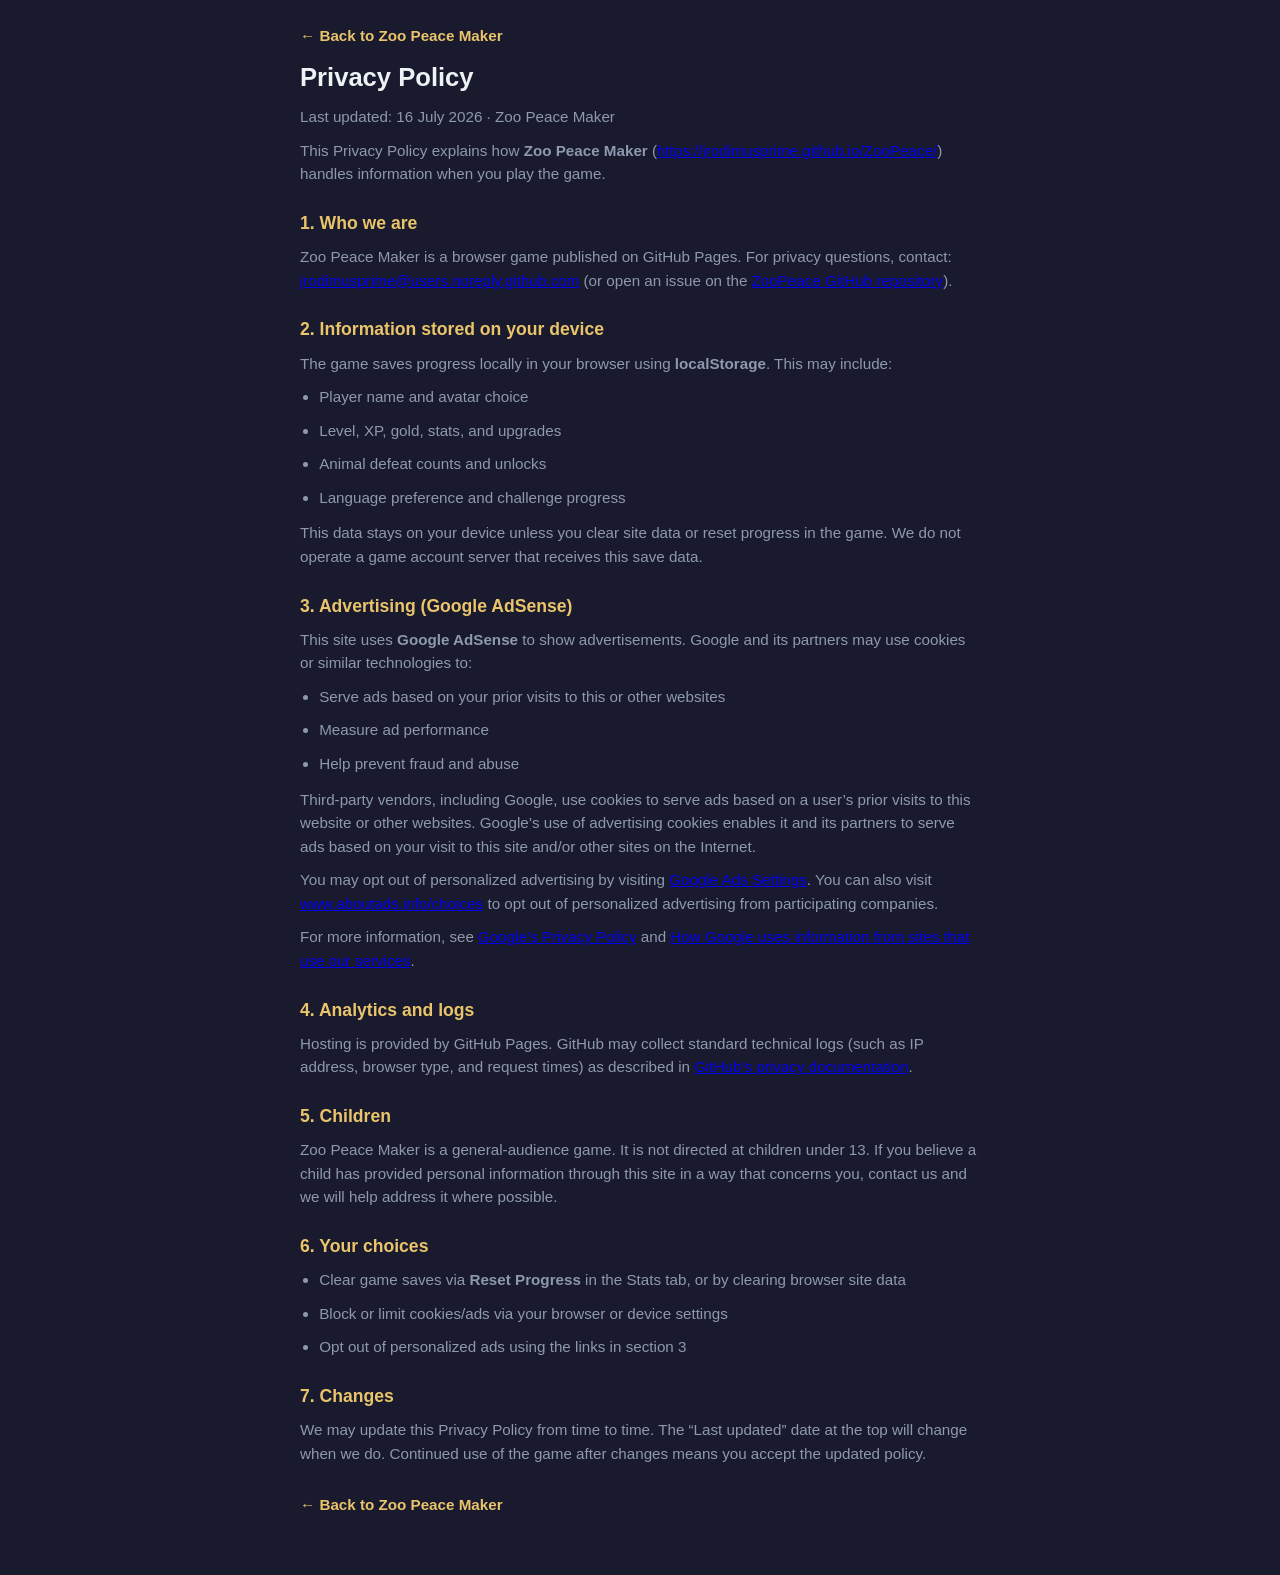
==== privacy.html @ be6072fe "Add AdSense client script and Privacy Policy page. Loads ca-pub-8968684526399437 site-wide and links" ====
<!DOCTYPE html>
<html lang="en">
<head>
  <meta charset="UTF-8">
  <meta name="viewport" content="width=device-width, initial-scale=1.0">
  <meta name="theme-color" content="#2d6a4f">
  <title>Privacy Policy — Zoo Peace Maker</title>
  <script async src="https://pagead2.googlesyndication.com/pagead/js/adsbygoogle.js?client=ca-pub-8968684526399437"
     crossorigin="anonymous"></script>
  <link rel="stylesheet" href="css/main.css">
  <style>
    html, body {
      height: auto;
      min-height: 100%;
      overflow: auto;
      user-select: text;
    }
    .legal-page {
      max-width: 720px;
      margin: 0 auto;
      padding: 24px 20px 48px;
      line-height: 1.55;
    }
    .legal-page h1 {
      font-size: 1.6rem;
      margin-bottom: 8px;
    }
    .legal-page h2 {
      font-size: 1.1rem;
      margin: 24px 0 8px;
      color: var(--accent);
    }
    .legal-page p, .legal-page li {
      color: var(--text-muted);
      margin-bottom: 10px;
      font-size: 0.95rem;
    }
    .legal-page ul {
      padding-left: 1.2rem;
      margin-bottom: 12px;
    }
    .legal-meta {
      font-size: 0.8rem;
      color: var(--text-muted);
      margin-bottom: 20px;
    }
    .legal-nav {
      margin-bottom: 20px;
    }
    .legal-nav a {
      color: var(--accent);
      text-decoration: none;
      font-weight: 600;
    }
  </style>
</head>
<body>
  <article class="legal-page">
    <p class="legal-nav"><a href="index.html">← Back to Zoo Peace Maker</a></p>
    <h1>Privacy Policy</h1>
    <p class="legal-meta">Last updated: 16 July 2026 · Zoo Peace Maker</p>

    <p>
      This Privacy Policy explains how <strong>Zoo Peace Maker</strong>
      (<a href="https://jrodimusprime.github.io/ZooPeace/">https://jrodimusprime.github.io/ZooPeace/</a>)
      handles information when you play the game.
    </p>

    <h2>1. Who we are</h2>
    <p>
      Zoo Peace Maker is a browser game published on GitHub Pages.
      For privacy questions, contact:
      <a href="mailto:jrodimusprime@users.noreply.github.com">jrodimusprime@users.noreply.github.com</a>
      (or open an issue on the
      <a href="https://github.com/jrodimusprime/ZooPeace">ZooPeace GitHub repository</a>).
    </p>

    <h2>2. Information stored on your device</h2>
    <p>
      The game saves progress locally in your browser using <strong>localStorage</strong>. This may include:
    </p>
    <ul>
      <li>Player name and avatar choice</li>
      <li>Level, XP, gold, stats, and upgrades</li>
      <li>Animal defeat counts and unlocks</li>
      <li>Language preference and challenge progress</li>
    </ul>
    <p>
      This data stays on your device unless you clear site data or reset progress in the game.
      We do not operate a game account server that receives this save data.
    </p>

    <h2>3. Advertising (Google AdSense)</h2>
    <p>
      This site uses <strong>Google AdSense</strong> to show advertisements.
      Google and its partners may use cookies or similar technologies to:
    </p>
    <ul>
      <li>Serve ads based on your prior visits to this or other websites</li>
      <li>Measure ad performance</li>
      <li>Help prevent fraud and abuse</li>
    </ul>
    <p>
      Third-party vendors, including Google, use cookies to serve ads based on a user’s prior visits to this website or other websites.
      Google’s use of advertising cookies enables it and its partners to serve ads based on your visit to this site and/or other sites on the Internet.
    </p>
    <p>
      You may opt out of personalized advertising by visiting
      <a href="https://www.google.com/settings/ads">Google Ads Settings</a>.
      You can also visit
      <a href="https://www.aboutads.info/choices/">www.aboutads.info/choices</a>
      to opt out of personalized advertising from participating companies.
    </p>
    <p>
      For more information, see
      <a href="https://policies.google.com/privacy">Google’s Privacy Policy</a>
      and
      <a href="https://policies.google.com/technologies/ads">How Google uses information from sites that use our services</a>.
    </p>

    <h2>4. Analytics and logs</h2>
    <p>
      Hosting is provided by GitHub Pages. GitHub may collect standard technical logs
      (such as IP address, browser type, and request times) as described in
      <a href="https://docs.github.com/en/site-policy/privacy-policies/github-general-privacy-statement">GitHub’s privacy documentation</a>.
    </p>

    <h2>5. Children</h2>
    <p>
      Zoo Peace Maker is a general-audience game. It is not directed at children under 13.
      If you believe a child has provided personal information through this site in a way that concerns you, contact us and we will help address it where possible.
    </p>

    <h2>6. Your choices</h2>
    <ul>
      <li>Clear game saves via <strong>Reset Progress</strong> in the Stats tab, or by clearing browser site data</li>
      <li>Block or limit cookies/ads via your browser or device settings</li>
      <li>Opt out of personalized ads using the links in section 3</li>
    </ul>

    <h2>7. Changes</h2>
    <p>
      We may update this Privacy Policy from time to time. The “Last updated” date at the top will change when we do.
      Continued use of the game after changes means you accept the updated policy.
    </p>

    <p class="legal-nav" style="margin-top: 28px;"><a href="index.html">← Back to Zoo Peace Maker</a></p>
  </article>
</body>
</html>
---- css/main.css ----
:root {
  --bg: #1a1a2e;
  --surface: #16213e;
  --card: #0f3460;
  --primary: #2d6a4f;
  --primary-light: #40916c;
  --accent: #e9c46a;
  --danger: #e76f51;
  --text: #edf2f4;
  --text-muted: #8d99ae;
  --hp-player: #52b788;
  --hp-enemy: #e63946;
  --xp: #48cae4;
  --radius: 12px;
  --nav-height: 64px;
}

* {
  box-sizing: border-box;
  margin: 0;
  padding: 0;
  -webkit-tap-highlight-color: transparent;
}

html, body {
  height: 100%;
  overflow: hidden;
}

body {
  font-family: -apple-system, BlinkMacSystemFont, 'Segoe UI', Roboto, sans-serif;
  background: var(--bg);
  color: var(--text);
  touch-action: manipulation;
  user-select: none;
}

.legal-link {
  text-align: center;
  margin-top: 16px;
  font-size: 0.85rem;
}

.legal-link a {
  color: var(--text-muted);
  text-decoration: underline;
}

.legal-link a:hover {
  color: var(--accent);
}

/* Onboarding */
.onboarding {
  display: flex;
  align-items: center;
  justify-content: center;
  min-height: 100dvh;
  padding: 24px;
  background: linear-gradient(160deg, var(--bg) 0%, #1b4332 100%);
}

.onboarding-card {
  background: var(--surface);
  border-radius: var(--radius);
  padding: 32px 24px;
  width: 100%;
  max-width: 400px;
  text-align: center;
}

.onboarding-card h1 {
  font-size: 1.6rem;
  margin-bottom: 8px;
}

.subtitle {
  color: var(--text-muted);
  margin-bottom: 24px;
}

.onboarding-card label,
.onboarding-card .label {
  display: block;
  text-align: left;
  font-size: 0.85rem;
  color: var(--text-muted);
  margin-bottom: 6px;
}

#player-name {
  width: 100%;
  padding: 14px 16px;
  border: 2px solid var(--card);
  border-radius: var(--radius);
  background: var(--bg);
  color: var(--text);
  font-size: 1rem;
  margin-bottom: 4px;
}

.error {
  color: var(--danger);
  font-size: 0.8rem;
  min-height: 20px;
  text-align: left;
  margin-bottom: 12px;
}

.avatar-picker {
  display: flex;
  flex-wrap: wrap;
  gap: 8px;
  justify-content: center;
  margin-bottom: 24px;
}

.avatar-picker label {
  cursor: pointer;
}

.avatar-picker input { display: none; }

.avatar-picker span {
  display: flex;
  align-items: center;
  justify-content: center;
  width: 48px;
  height: 48px;
  font-size: 1.6rem;
  border-radius: 50%;
  border: 2px solid transparent;
  background: var(--card);
  transition: border-color 0.2s;
}

.avatar-picker input:checked + span {
  border-color: var(--accent);
}

/* Game layout */
.game {
  display: flex;
  flex-direction: column;
  height: 100dvh;
  max-width: 480px;
  margin: 0 auto;
}

.header {
  background: var(--surface);
  padding: 12px 16px 8px;
  border-bottom: 1px solid var(--card);
}

.header-right {
  display: flex;
  align-items: center;
  gap: 8px;
}

.lang-chip {
  border: 1px solid var(--card);
  background: var(--card);
  border-radius: 999px;
  min-width: 36px;
  min-height: 36px;
  font-size: 1rem;
  cursor: pointer;
}

.lang-picker {
  display: grid;
  grid-template-columns: 1fr 1fr;
  gap: 8px;
  margin-bottom: 16px;
}

.lang-picker-modal {
  margin: 16px 0;
}

.lang-btn {
  display: flex;
  align-items: center;
  gap: 8px;
  justify-content: center;
  min-height: 48px;
  border: 2px solid var(--card);
  border-radius: var(--radius);
  background: var(--bg);
  color: var(--text);
  cursor: pointer;
  font-size: 0.9rem;
  font-weight: 600;
}

.lang-btn.active {
  border-color: var(--accent);
  background: var(--card);
}

.lang-flag {
  font-size: 1.2rem;
}

.lang-section {
  margin: 12px 0 16px;
}

.lang-section .label {
  font-size: 0.85rem;
  color: var(--text-muted);
  margin-bottom: 6px;
}

.badge {
  background: var(--primary);
  padding: 2px 8px;
  border-radius: 20px;
  font-size: 0.75rem;
  margin-left: 6px;
}

.header-title {
  font-size: 0.8rem;
  color: var(--accent);
  margin: 4px 0;
}

.xp-bar-wrap, .hp-bar-wrap, .kill-bar-wrap {
  background: var(--bg);
  border-radius: 8px;
  height: 10px;
  overflow: hidden;
}

.xp-bar {
  height: 100%;
  background: var(--xp);
  width: 0%;
  transition: width 0.3s;
}

.xp-text {
  font-size: 0.7rem;
  color: var(--text-muted);
  text-align: right;
  margin-top: 2px;
}

.screen {
  flex: 1;
  overflow-y: auto;
  padding: 16px;
  padding-bottom: calc(var(--nav-height) + 16px);
}

/* Buttons */
.btn {
  border: none;
  border-radius: var(--radius);
  padding: 12px 20px;
  font-size: 1rem;
  font-weight: 600;
  cursor: pointer;
  min-height: 48px;
  transition: transform 0.1s, opacity 0.2s;
}

.btn:active { transform: scale(0.97); }

.btn-primary {
  background: var(--primary);
  color: white;
  width: 100%;
}

.btn-accent {
  background: var(--accent);
  color: var(--bg);
  width: 100%;
}

.btn-secondary {
  background: var(--card);
  color: var(--text);
  width: 100%;
  margin-top: 12px;
}

.btn-danger {
  background: var(--danger);
  color: white;
}

.btn-small {
  font-size: 0.8rem;
  padding: 8px 12px;
  min-height: 36px;
}

.btn-ghost {
  background: transparent;
  border: 1px solid var(--text-muted);
  color: var(--text-muted);
}

.btn-large {
  font-size: 1.1rem;
  padding: 16px;
}

/* Bottom nav */
.bottom-nav {
  position: fixed;
  bottom: 0;
  left: 50%;
  transform: translateX(-50%);
  width: 100%;
  max-width: 480px;
  display: flex;
  background: var(--surface);
  border-top: 1px solid var(--card);
  height: var(--nav-height);
  z-index: 100;
}

.nav-tab {
  flex: 1;
  background: none;
  border: none;
  color: var(--text-muted);
  font-size: 0.85rem;
  cursor: pointer;
  padding: 8px;
}

.nav-tab.active {
  color: var(--accent);
  border-top: 2px solid var(--accent);
}

/* Stats screen */
.upgrade-list {
  margin: 16px 0;
}

.upgrade-row {
  display: flex;
  flex-wrap: wrap;
  align-items: center;
  gap: 8px;
  padding: 10px 0;
  border-bottom: 1px solid var(--card);
  font-size: 0.9rem;
}

.stats-summary {
  background: var(--surface);
  padding: 16px;
  border-radius: var(--radius);
  margin-bottom: 12px;
}

.progress-section {
  margin-top: 16px;
  font-size: 0.85rem;
  color: var(--text-muted);
}

/* Map */
.map-grid {
  display: grid;
  grid-template-columns: repeat(3, 1fr);
  gap: 8px;
}

.map-tier-header {
  grid-column: 1 / -1;
  font-weight: 700;
  color: var(--accent);
  padding: 12px 0 4px;
  font-size: 0.9rem;
}

.map-cell {
  background: var(--surface);
  border-radius: var(--radius);
  padding: 10px 6px;
  text-align: center;
  font-size: 0.75rem;
  border: 2px solid transparent;
}

.map-cell.locked { opacity: 0.4; }
.map-cell.pacified { border-color: var(--primary); }
.map-cell.current { border-color: var(--accent); }

.map-emoji { font-size: 1.8rem; display: block; }
.map-name { display: block; margin-top: 4px; }
.map-kills { display: block; color: var(--text-muted); font-size: 0.65rem; }

/* Modals */
.modal {
  position: fixed;
  inset: 0;
  background: rgba(0,0,0,0.7);
  display: flex;
  align-items: center;
  justify-content: center;
  z-index: 200;
  padding: 24px;
}

.modal-card {
  background: var(--surface);
  border-radius: var(--radius);
  padding: 32px 24px;
  text-align: center;
  width: 100%;
  max-width: 340px;
}

.modal-emoji { font-size: 3rem; margin-bottom: 8px; }

.peace-message {
  font-size: 1.2rem;
  color: var(--accent);
  font-weight: 700;
  margin: 12px 0;
}

.reward {
  font-size: 1rem;
  margin: 4px 0;
}

.kill-info {
  color: var(--text-muted);
  font-size: 0.85rem;
  margin: 12px 0;
}

.unlock {
  color: var(--primary-light);
  font-weight: 600;
  margin-bottom: 12px;
}

.finale {
  background: linear-gradient(160deg, var(--surface), #1b4332);
}
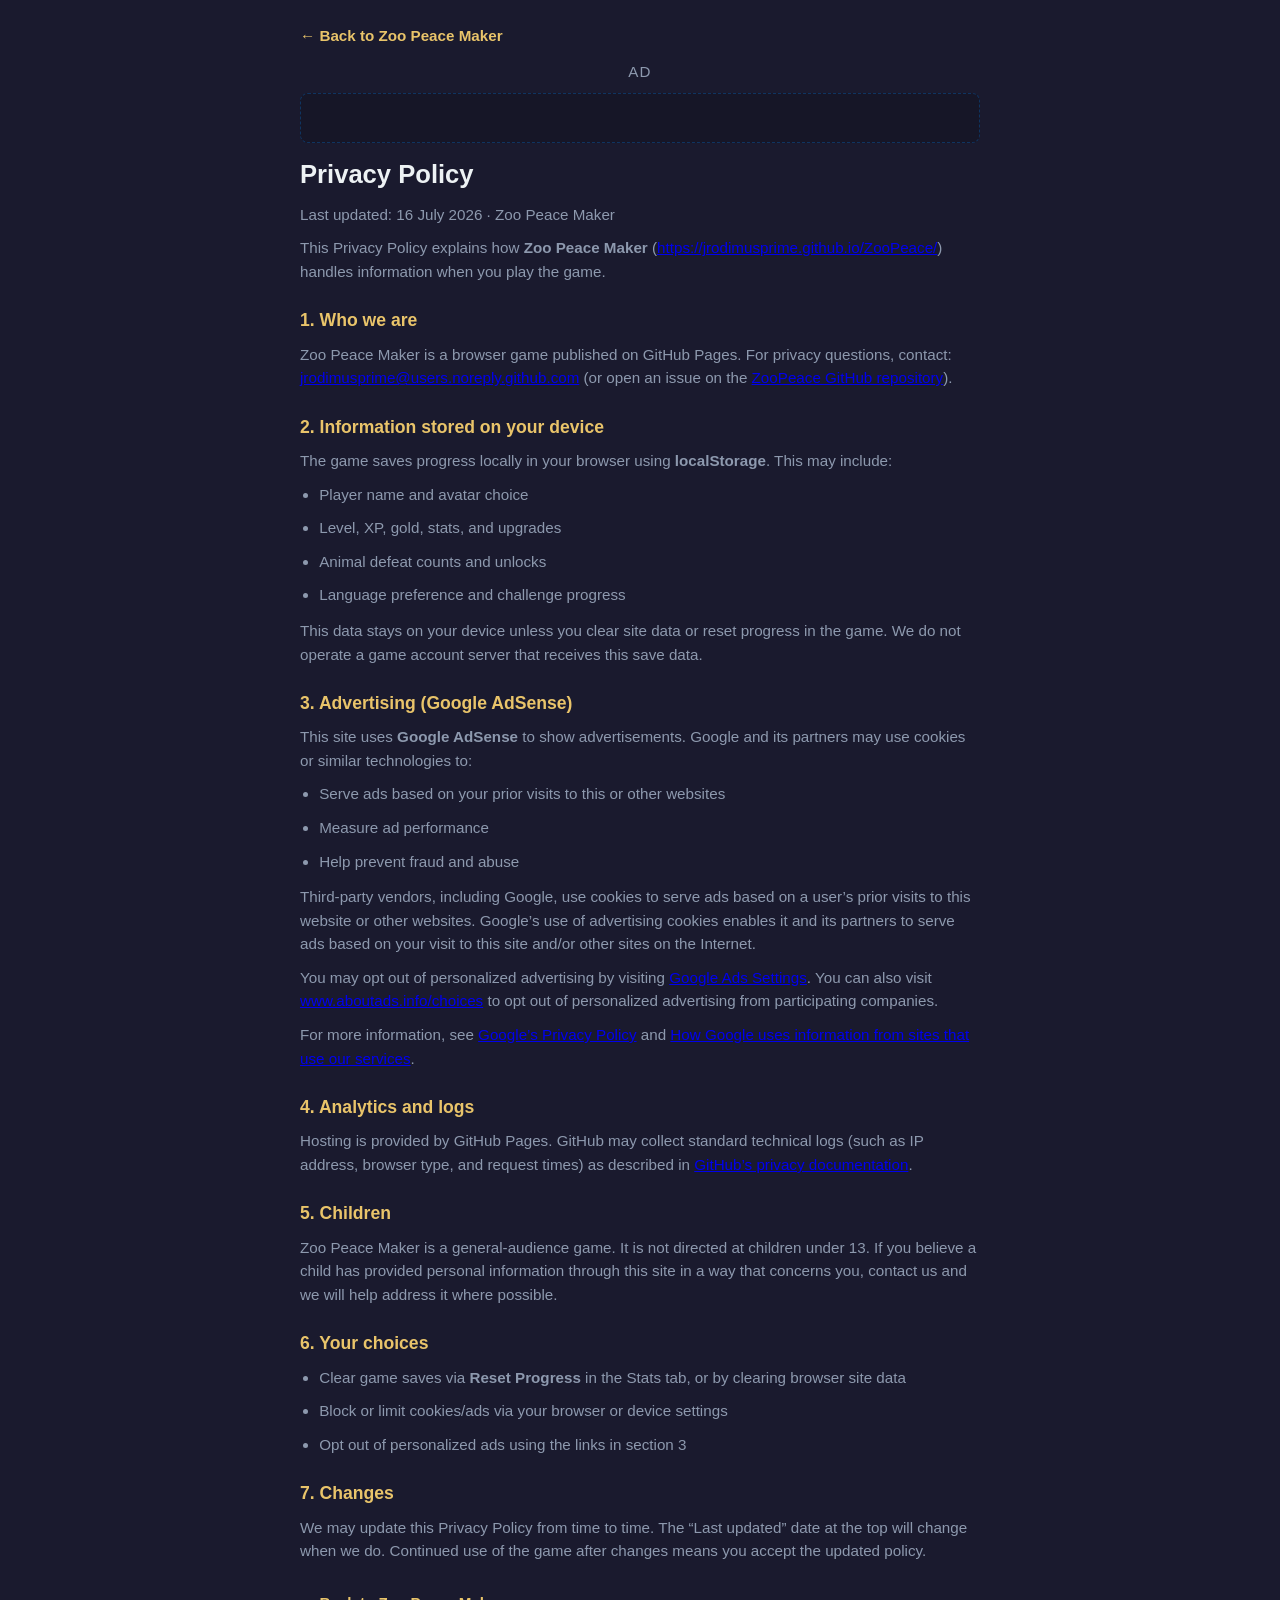
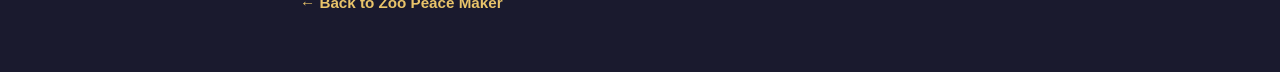
==== commit 791bf20f: "Add AdSense banners and a 5-second victory ad break. Wires display unit 1114086321 across onboarding" ====
--- a/privacy.html
+++ b/privacy.html
@@ -57,6 +57,10 @@
 <body>
   <article class="legal-page">
     <p class="legal-nav"><a href="index.html">← Back to Zoo Peace Maker</a></p>
+    <div class="ad-unit ad-unit-inline">
+      <p class="ad-label">Ad</p>
+      <div class="ad-slot" data-ad-slot-host id="ad-slot-privacy-top"></div>
+    </div>
     <h1>Privacy Policy</h1>
     <p class="legal-meta">Last updated: 16 July 2026 · Zoo Peace Maker</p>
 
@@ -146,5 +150,7 @@
 
     <p class="legal-nav" style="margin-top: 28px;"><a href="index.html">← Back to Zoo Peace Maker</a></p>
   </article>
+  <script src="js/ads.js"></script>
+  <script>document.addEventListener('DOMContentLoaded', () => { if (typeof Ads !== 'undefined') Ads.init(); });</script>
 </body>
 </html>
--- a/css/main.css
+++ b/css/main.css
@@ -13,6 +13,7 @@
   --xp: #48cae4;
   --radius: 12px;
   --nav-height: 64px;
+  --ad-banner-height: 72px;
 }
 
 * {
@@ -35,6 +36,8 @@
   user-select: none;
 }
 
+.hidden { display: none !important; }
+
 .legal-link {
   text-align: center;
   margin-top: 16px;
@@ -58,6 +61,7 @@
   min-height: 100dvh;
   padding: 24px;
   background: linear-gradient(160deg, var(--bg) 0%, #1b4332 100%);
+  overflow-y: auto;
 }
 
 .onboarding-card {
@@ -67,6 +71,7 @@
   width: 100%;
   max-width: 400px;
   text-align: center;
+  margin: auto;
 }
 
 .onboarding-card h1 {
@@ -253,7 +258,78 @@
   flex: 1;
   overflow-y: auto;
   padding: 16px;
-  padding-bottom: calc(var(--nav-height) + 16px);
+  padding-bottom: calc(var(--nav-height) + var(--ad-banner-height) + 16px);
+}
+
+/* Ads */
+.ad-label {
+  font-size: 0.65rem;
+  letter-spacing: 0.08em;
+  text-transform: uppercase;
+  color: var(--text-muted);
+  margin-bottom: 4px;
+  text-align: center;
+}
+
+.ad-unit {
+  margin: 12px 0;
+  text-align: center;
+}
+
+.ad-unit-header {
+  margin: 8px 0 0;
+}
+
+.ad-slot {
+  min-height: 50px;
+  width: 100%;
+  background: rgba(0, 0, 0, 0.15);
+  border: 1px dashed var(--card);
+  border-radius: 8px;
+  overflow: hidden;
+}
+
+.ad-slot-empty {
+  min-height: 50px;
+}
+
+.ad-slot-victory {
+  min-height: 250px;
+  margin: 8px 0 12px;
+}
+
+.ad-banner {
+  position: fixed;
+  left: 50%;
+  transform: translateX(-50%);
+  bottom: calc(var(--nav-height) + env(safe-area-inset-bottom, 0px));
+  width: 100%;
+  max-width: 480px;
+  height: var(--ad-banner-height);
+  padding: 4px 8px;
+  background: var(--surface);
+  border-top: 1px solid var(--card);
+  z-index: 95;
+  box-sizing: border-box;
+}
+
+.ad-banner .ad-slot {
+  min-height: 50px;
+  height: 50px;
+}
+
+.victory-ad-card {
+  max-width: 360px;
+}
+
+.victory-ad-countdown {
+  color: var(--accent);
+  font-weight: 700;
+  margin: 8px 0 12px;
+}
+
+.btn-waiting {
+  opacity: 0.7;
 }
 
 /* Buttons */
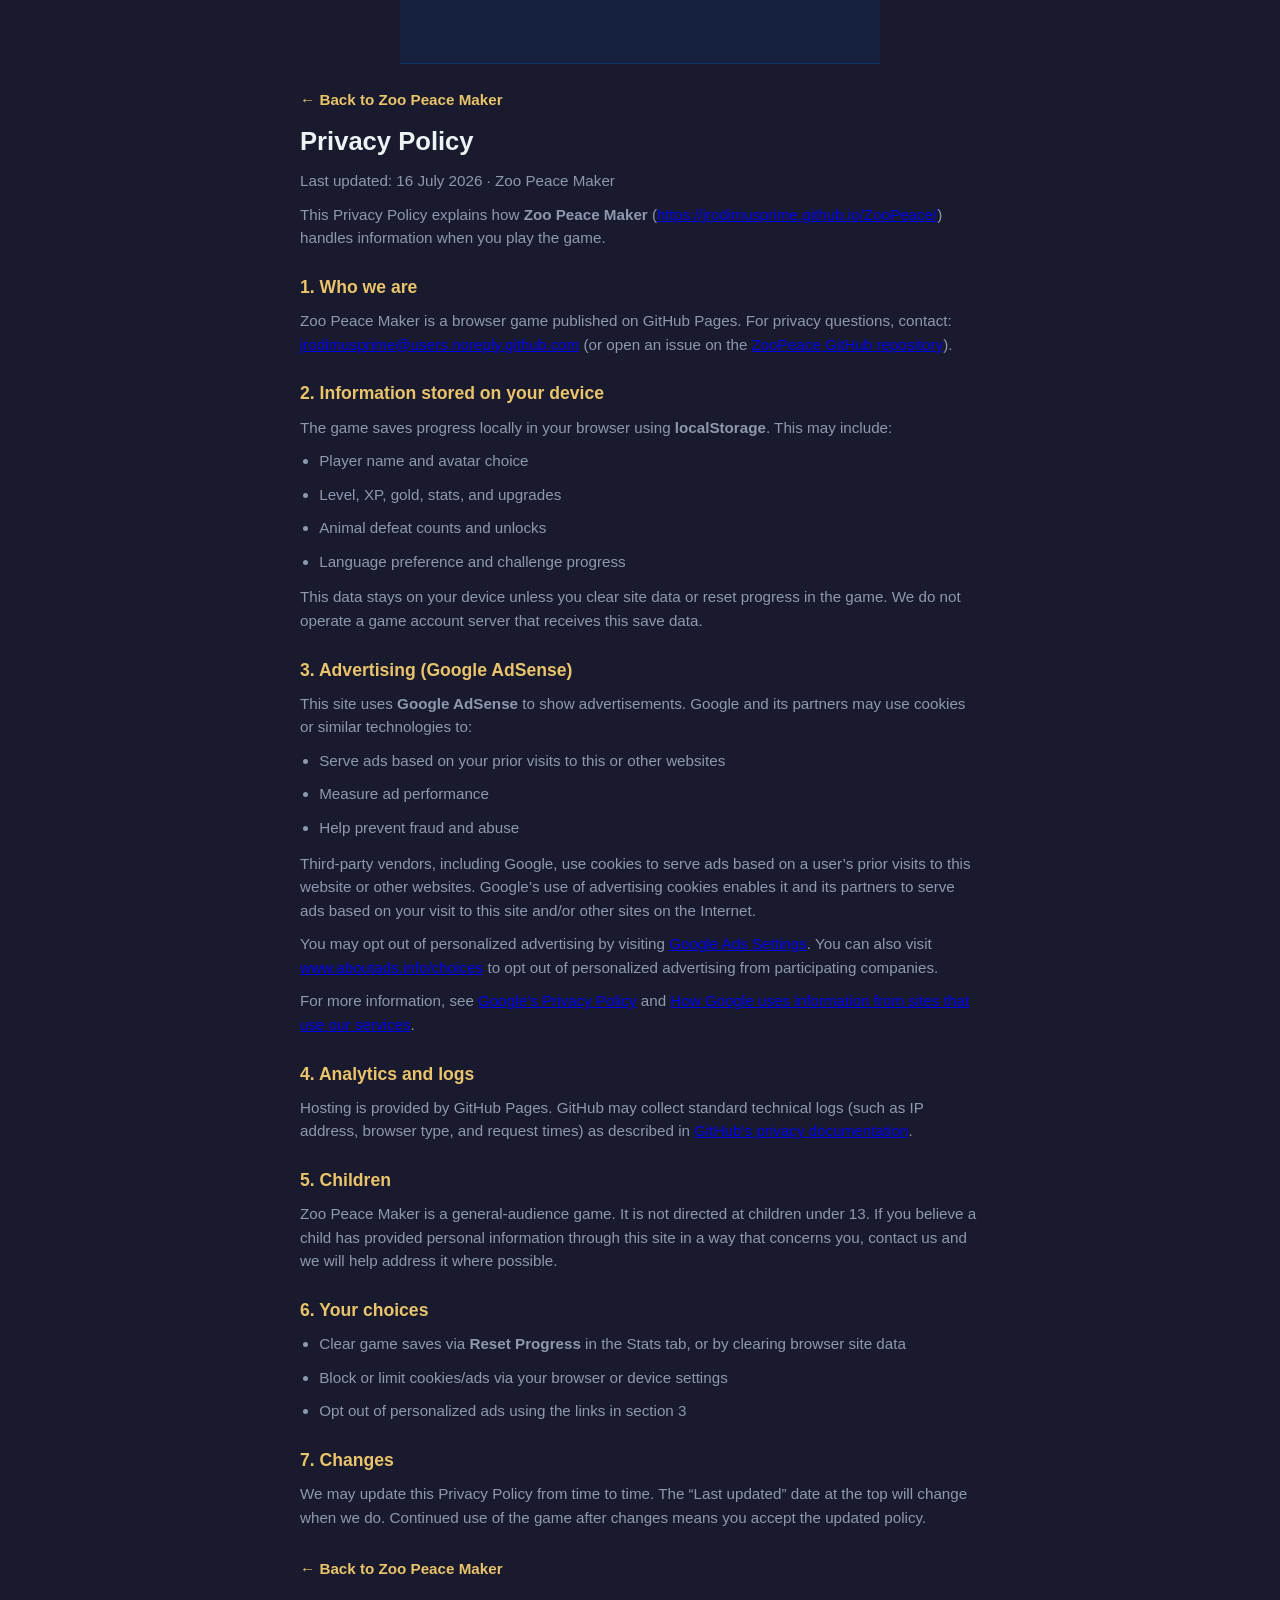
==== commit 478d0d47: "Simplify ads to a single top horizontal banner. Uses game_horizontal slot 5575955375 and drops the v" ====
--- a/privacy.html
+++ b/privacy.html
@@ -19,6 +19,7 @@
       max-width: 720px;
       margin: 0 auto;
       padding: 24px 20px 48px;
+      padding-top: calc(var(--ad-top-height) + env(safe-area-inset-top, 0px) + 24px);
       line-height: 1.55;
     }
     .legal-page h1 {
@@ -55,12 +56,16 @@
   </style>
 </head>
 <body>
+  <div id="ad-top" class="ad-top" aria-label="Advertisement">
+    <ins id="ad-top-slot" class="adsbygoogle"
+         style="display:block"
+         data-ad-client="ca-pub-8968684526399437"
+         data-ad-slot="5575955375"
+         data-ad-format="auto"
+         data-full-width-responsive="true"></ins>
+  </div>
   <article class="legal-page">
     <p class="legal-nav"><a href="index.html">← Back to Zoo Peace Maker</a></p>
-    <div class="ad-unit ad-unit-inline">
-      <p class="ad-label">Ad</p>
-      <div class="ad-slot" data-ad-slot-host id="ad-slot-privacy-top"></div>
-    </div>
     <h1>Privacy Policy</h1>
     <p class="legal-meta">Last updated: 16 July 2026 · Zoo Peace Maker</p>
 
--- a/css/main.css
+++ b/css/main.css
@@ -13,7 +13,7 @@
   --xp: #48cae4;
   --radius: 12px;
   --nav-height: 64px;
-  --ad-banner-height: 72px;
+  --ad-top-height: 64px;
 }
 
 * {
@@ -60,6 +60,7 @@
   justify-content: center;
   min-height: 100dvh;
   padding: 24px;
+  padding-top: calc(var(--ad-top-height) + env(safe-area-inset-top, 0px) + 16px);
   background: linear-gradient(160deg, var(--bg) 0%, #1b4332 100%);
   overflow-y: auto;
 }
@@ -150,6 +151,8 @@
   height: 100dvh;
   max-width: 480px;
   margin: 0 auto;
+  padding-top: calc(var(--ad-top-height) + env(safe-area-inset-top, 0px));
+  box-sizing: border-box;
 }
 
 .header {
@@ -258,78 +261,31 @@
   flex: 1;
   overflow-y: auto;
   padding: 16px;
-  padding-bottom: calc(var(--nav-height) + var(--ad-banner-height) + 16px);
-}
-
-/* Ads */
-.ad-label {
-  font-size: 0.65rem;
-  letter-spacing: 0.08em;
-  text-transform: uppercase;
-  color: var(--text-muted);
-  margin-bottom: 4px;
-  text-align: center;
-}
-
-.ad-unit {
-  margin: 12px 0;
-  text-align: center;
-}
-
-.ad-unit-header {
-  margin: 8px 0 0;
-}
-
-.ad-slot {
-  min-height: 50px;
-  width: 100%;
-  background: rgba(0, 0, 0, 0.15);
-  border: 1px dashed var(--card);
-  border-radius: 8px;
-  overflow: hidden;
-}
-
-.ad-slot-empty {
-  min-height: 50px;
-}
-
-.ad-slot-victory {
-  min-height: 250px;
-  margin: 8px 0 12px;
-}
-
-.ad-banner {
+  padding-bottom: calc(var(--nav-height) + 16px);
+}
+
+/* Top horizontal ad — always visible, mobile-safe */
+.ad-top {
   position: fixed;
+  top: 0;
   left: 50%;
   transform: translateX(-50%);
-  bottom: calc(var(--nav-height) + env(safe-area-inset-bottom, 0px));
   width: 100%;
   max-width: 480px;
-  height: var(--ad-banner-height);
-  padding: 4px 8px;
-  background: var(--surface);
-  border-top: 1px solid var(--card);
-  z-index: 95;
+  height: calc(var(--ad-top-height) + env(safe-area-inset-top, 0px));
+  padding: env(safe-area-inset-top, 0px) 8px 0;
+  background: var(--surface);
+  border-bottom: 1px solid var(--card);
+  z-index: 150;
   box-sizing: border-box;
-}
-
-.ad-banner .ad-slot {
-  min-height: 50px;
-  height: 50px;
-}
-
-.victory-ad-card {
-  max-width: 360px;
-}
-
-.victory-ad-countdown {
-  color: var(--accent);
-  font-weight: 700;
-  margin: 8px 0 12px;
-}
-
-.btn-waiting {
-  opacity: 0.7;
+  overflow: hidden;
+}
+
+.ad-top .adsbygoogle {
+  display: block;
+  width: 100%;
+  height: var(--ad-top-height);
+  max-height: var(--ad-top-height);
 }
 
 /* Buttons */
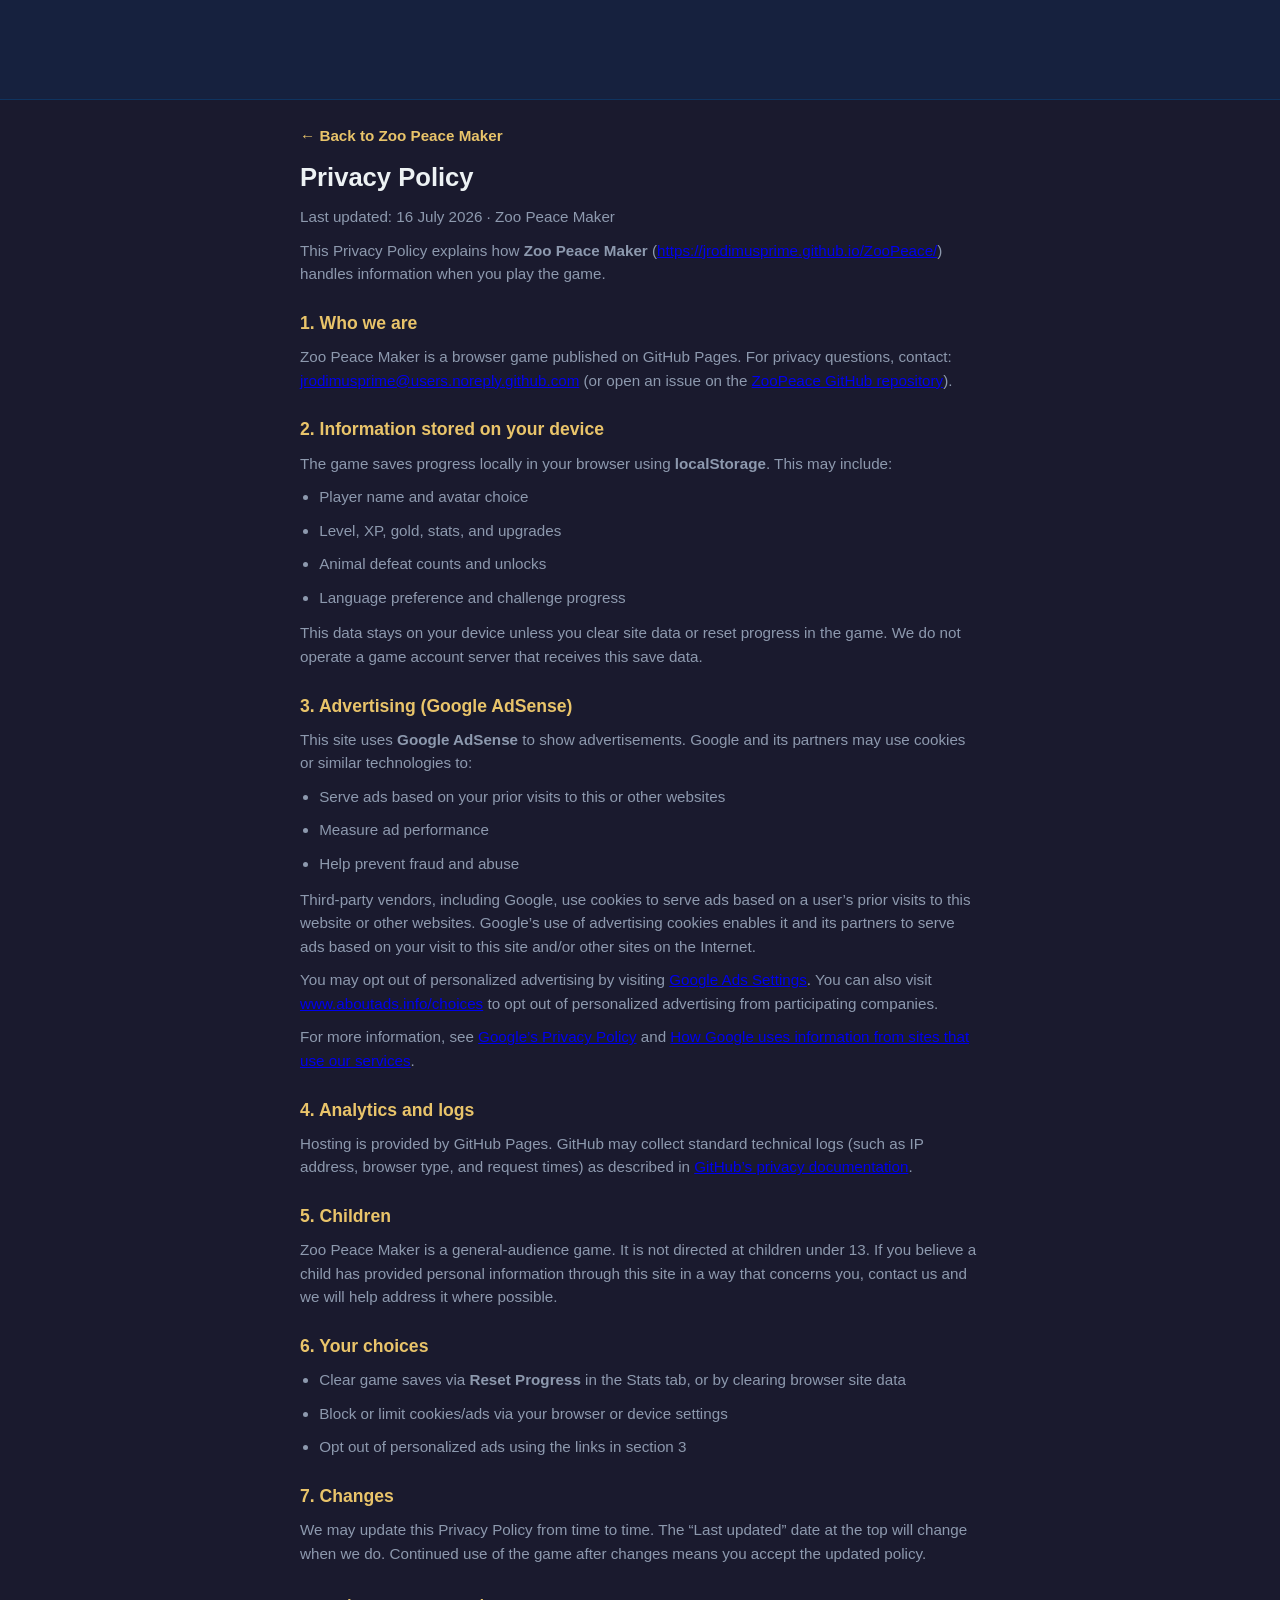
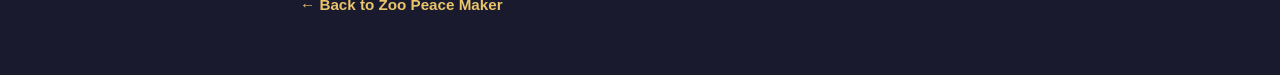
==== commit 783d9ce1: "Force the top AdSense unit into a horizontal mobile banner. auto format in a short box was serving s" ====
--- a/privacy.html
+++ b/privacy.html
@@ -57,11 +57,11 @@
 </head>
 <body>
   <div id="ad-top" class="ad-top" aria-label="Advertisement">
-    <ins id="ad-top-slot" class="adsbygoogle"
+    <ins id="ad-top-slot" class="adsbygoogle ad-top-slot"
          style="display:block"
          data-ad-client="ca-pub-8968684526399437"
          data-ad-slot="5575955375"
-         data-ad-format="auto"
+         data-ad-format="horizontal"
          data-full-width-responsive="true"></ins>
   </div>
   <article class="legal-page">
--- a/css/main.css
+++ b/css/main.css
@@ -13,7 +13,7 @@
   --xp: #48cae4;
   --radius: 12px;
   --nav-height: 64px;
-  --ad-top-height: 64px;
+  --ad-top-height: 50px;
 }
 
 * {
@@ -264,16 +264,15 @@
   padding-bottom: calc(var(--nav-height) + 16px);
 }
 
-/* Top horizontal ad — always visible, mobile-safe */
+/* Top horizontal banner — full viewport width, short height (not square) */
 .ad-top {
   position: fixed;
   top: 0;
-  left: 50%;
-  transform: translateX(-50%);
-  width: 100%;
-  max-width: 480px;
+  left: 0;
+  right: 0;
+  width: 100%;
   height: calc(var(--ad-top-height) + env(safe-area-inset-top, 0px));
-  padding: env(safe-area-inset-top, 0px) 8px 0;
+  padding-top: env(safe-area-inset-top, 0px);
   background: var(--surface);
   border-bottom: 1px solid var(--card);
   z-index: 150;
@@ -281,11 +280,26 @@
   overflow: hidden;
 }
 
-.ad-top .adsbygoogle {
-  display: block;
-  width: 100%;
-  height: var(--ad-top-height);
-  max-height: var(--ad-top-height);
+/* Force a wide banner slot so AdSense doesn't pick a square/rectangle */
+.ad-top-slot {
+  display: block !important;
+  width: 100% !important;
+  height: 50px !important;
+  min-height: 50px !important;
+  max-height: 50px !important;
+}
+
+/* Large mobile banner on typical phone widths */
+@media (min-width: 360px) {
+  :root {
+    --ad-top-height: 100px;
+  }
+
+  .ad-top-slot {
+    height: 100px !important;
+    min-height: 100px !important;
+    max-height: 100px !important;
+  }
 }
 
 /* Buttons */
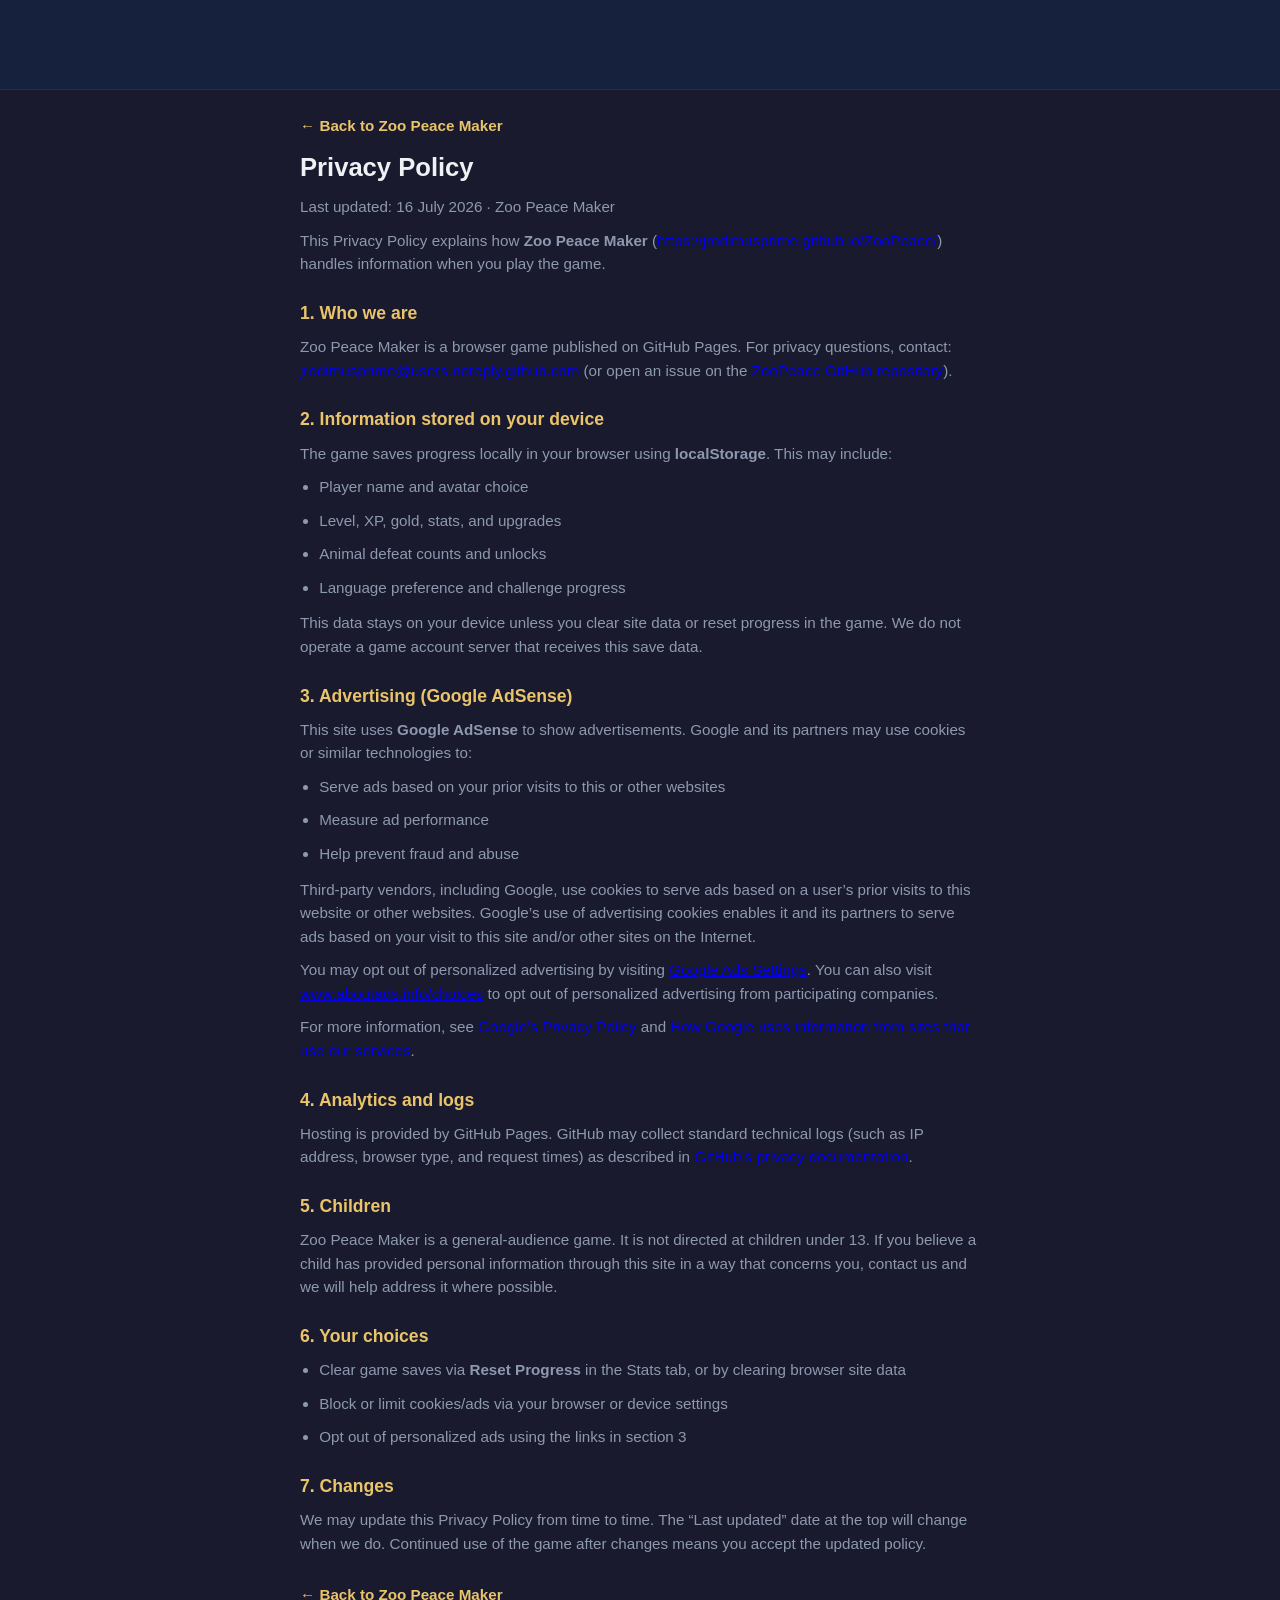
==== commit 59f3d59b: "Fix mobile ad sizing to a classic 320x50 banner. Desktop keeps 728x90; drop full-width-responsive so" ====
--- a/privacy.html
+++ b/privacy.html
@@ -58,11 +58,9 @@
 <body>
   <div id="ad-top" class="ad-top" aria-label="Advertisement">
     <ins id="ad-top-slot" class="adsbygoogle ad-top-slot"
-         style="display:block"
+         style="display:inline-block"
          data-ad-client="ca-pub-8968684526399437"
-         data-ad-slot="5575955375"
-         data-ad-format="horizontal"
-         data-full-width-responsive="true"></ins>
+         data-ad-slot="5575955375"></ins>
   </div>
   <article class="legal-page">
     <p class="legal-nav"><a href="index.html">← Back to Zoo Peace Maker</a></p>
--- a/css/main.css
+++ b/css/main.css
@@ -13,7 +13,7 @@
   --xp: #48cae4;
   --radius: 12px;
   --nav-height: 64px;
-  --ad-top-height: 50px;
+  --ad-top-height: 50px; /* mobile banner 320×50 */
 }
 
 * {
@@ -264,7 +264,7 @@
   padding-bottom: calc(var(--nav-height) + 16px);
 }
 
-/* Top horizontal banner — full viewport width, short height (not square) */
+/* Top banner: fixed sizes so AdSense serves a real banner (not a clipped square) */
 .ad-top {
   position: fixed;
   top: 0;
@@ -273,6 +273,9 @@
   width: 100%;
   height: calc(var(--ad-top-height) + env(safe-area-inset-top, 0px));
   padding-top: env(safe-area-inset-top, 0px);
+  display: flex;
+  align-items: center;
+  justify-content: center;
   background: var(--surface);
   border-bottom: 1px solid var(--card);
   z-index: 150;
@@ -280,25 +283,22 @@
   overflow: hidden;
 }
 
-/* Force a wide banner slot so AdSense doesn't pick a square/rectangle */
+/* Mobile: classic 320×50 leaderboard strip */
 .ad-top-slot {
-  display: block !important;
-  width: 100% !important;
-  height: 50px !important;
-  min-height: 50px !important;
-  max-height: 50px !important;
-}
-
-/* Large mobile banner on typical phone widths */
-@media (min-width: 360px) {
+  display: inline-block;
+  width: 320px;
+  height: 50px;
+}
+
+/* Desktop / large screens: 728×90 leaderboard */
+@media (min-width: 768px) {
   :root {
-    --ad-top-height: 100px;
+    --ad-top-height: 90px;
   }
 
   .ad-top-slot {
-    height: 100px !important;
-    min-height: 100px !important;
-    max-height: 100px !important;
+    width: 728px;
+    height: 90px;
   }
 }
 
